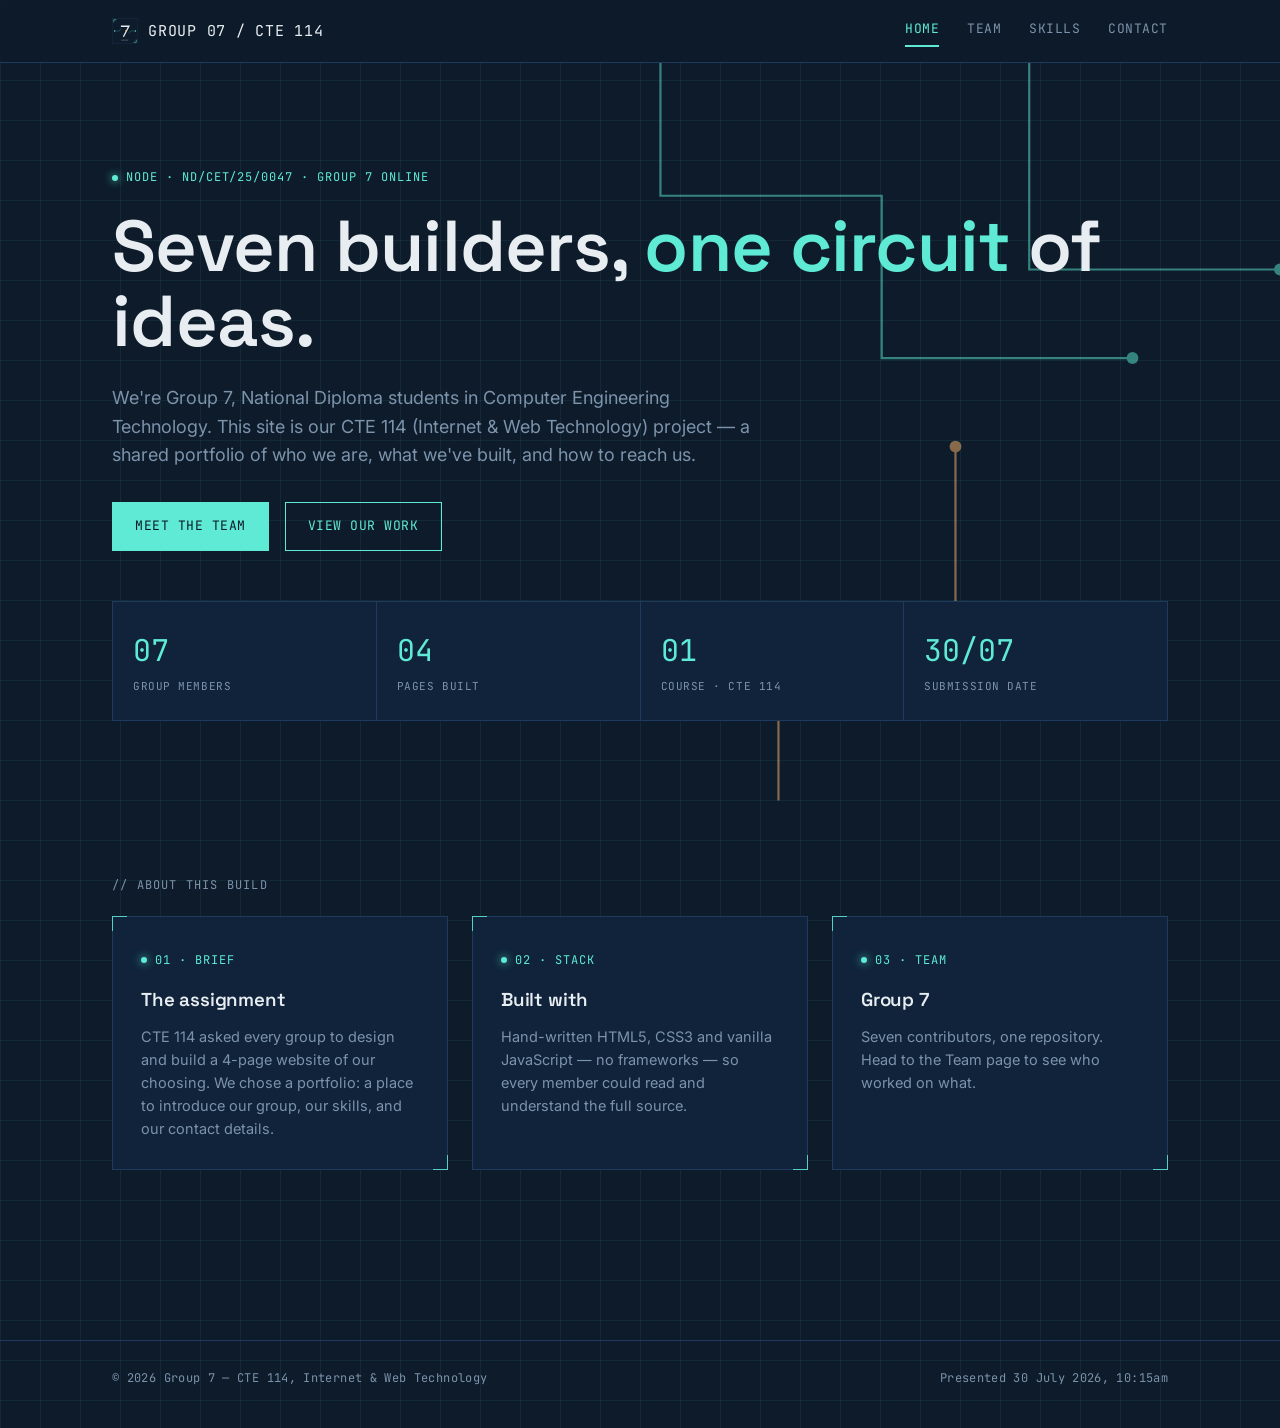
==== index.html @ 756c24bd "Add files via upload" ====
<!DOCTYPE html>
<html lang="en">
<head>
<meta charset="UTF-8">
<meta name="viewport" content="width=device-width, initial-scale=1.0">
<title>Group 7 — CTE 114 Portfolio</title>
<link rel="preconnect" href="https://fonts.googleapis.com">
<link href="https://fonts.googleapis.com/css2?family=Space+Grotesk:wght@500;600;700&family=Inter:wght@400;500;600&family=JetBrains+Mono:wght@400;500&display=swap" rel="stylesheet">
<link rel="stylesheet" href="styles.css">
<link rel="icon" type="image/svg+xml" href="logo.svg">
</head>
<body>

<header>
  <nav class="nav">
    <a class="brand" href="index.html"><img src="logo.svg" alt="Group 7 logo" class="brand-logo">GROUP&nbsp;07 / CTE&nbsp;114</a>
    <button class="navtoggle" aria-label="Toggle menu">≡</button>
    <div class="navlinks">
      <a href="index.html" class="active">Home</a>
      <a href="about.html">Team</a>
      <a href="projects.html">Skills</a>
      <a href="contact.html">Contact</a>
    </div>
  </nav>
</header>

<section class="hero">
  <div class="trace" aria-hidden="true">
    <svg width="100%" height="100%" viewBox="0 0 1120 500" preserveAspectRatio="xMaxYMid slice" style="position:absolute; top:0; right:0;">
      <path d="M 700 0 L 700 90 L 850 90 L 850 200 L 1020 200" fill="none" stroke="#5eead4" stroke-width="1.5"/>
      <path d="M 950 0 L 950 140 L 1120 140" fill="none" stroke="#5eead4" stroke-width="1.5"/>
      <path d="M 780 500 L 780 380 L 900 380 L 900 260" fill="none" stroke="#ffb86b" stroke-width="1.5"/>
      <circle cx="1020" cy="200" r="4" fill="#5eead4"/>
      <circle cx="1120" cy="140" r="4" fill="#5eead4"/>
      <circle cx="900" cy="260" r="4" fill="#ffb86b"/>
    </svg>
  </div>
  <div class="wrap">
    <span class="tag">Node · ND/CET/25/0047 · Group 7 Online</span>
    <h1>Seven builders, <span>one circuit</span> of ideas.</h1>
    <p class="lede">We're Group 7, National Diploma students in Computer Engineering Technology. This site is our CTE 114 (Internet &amp; Web Technology) project — a shared portfolio of who we are, what we've built, and how to reach us.</p>
    <div style="margin-top:32px; display:flex; gap:16px; flex-wrap:wrap;">
      <a href="about.html" class="btn solid">Meet the team</a>
      <a href="projects.html" class="btn">View our work</a>
    </div>

    <div class="stats">
      <div class="stat"><div class="num">07</div><div class="label">Group members</div></div>
      <div class="stat"><div class="num">04</div><div class="label">Pages built</div></div>
      <div class="stat"><div class="num">01</div><div class="label">Course · CTE 114</div></div>
      <div class="stat"><div class="num">30/07</div><div class="label">Submission date</div></div>
    </div>
  </div>
</section>

<section>
  <div class="wrap">
    <span class="eyebrow">// About this build</span>
    <div class="grid cols-3" style="margin-top:20px;">
      <div class="panel">
        <span class="tag">01 · Brief</span>
        <h3 style="margin-top:14px;">The assignment</h3>
        <p style="color:var(--ink-dim); margin-top:10px; font-size:14.5px;">CTE 114 asked every group to design and build a 4-page website of our choosing. We chose a portfolio: a place to introduce our group, our skills, and our contact details.</p>
      </div>
      <div class="panel">
        <span class="tag">02 · Stack</span>
        <h3 style="margin-top:14px;">Built with</h3>
        <p style="color:var(--ink-dim); margin-top:10px; font-size:14.5px;">Hand-written HTML5, CSS3 and vanilla JavaScript — no frameworks — so every member could read and understand the full source.</p>
      </div>
      <div class="panel">
        <span class="tag">03 · Team</span>
        <h3 style="margin-top:14px;">Group 7</h3>
        <p style="color:var(--ink-dim); margin-top:10px; font-size:14.5px;">Seven contributors, one repository. Head to the Team page to see who worked on what.</p>
      </div>
    </div>
  </div>
</section>

<footer>
  <div class="wrap">
    <span>© 2026 Group 7 — CTE 114, Internet &amp; Web Technology</span>
    <span>Presented 30 July 2026, 10:15am</span>
  </div>
</footer>

<script src="script.js"></script>
</body>
</html>
---- styles.css ----
/* ============================================================
   GROUP 7 — CTE 114 PORTFOLIO
   Design system: "Schematic" — an engineering blueprint aesthetic
   ============================================================ */

:root {
  --bg: #0d1b2a;
  --bg-panel: #10233a;
  --grid-line: rgba(94, 234, 212, 0.07);
  --ink: #e8edf2;
  --ink-dim: #7c93ac;
  --cyan: #5eead4;
  --amber: #ffb86b;
  --border: #1e3a5f;

  --font-display: 'Space Grotesk', sans-serif;
  --font-body: 'Inter', sans-serif;
  --font-mono: 'JetBrains Mono', monospace;
}

* { margin: 0; padding: 0; box-sizing: border-box; }

html { scroll-behavior: smooth; }

body {
  background:
    linear-gradient(var(--grid-line) 1px, transparent 1px) 0 0 / 40px 40px,
    linear-gradient(90deg, var(--grid-line) 1px, transparent 1px) 0 0 / 40px 40px,
    var(--bg);
  color: var(--ink);
  font-family: var(--font-body);
  line-height: 1.6;
  min-height: 100vh;
}

@media (prefers-reduced-motion: reduce) {
  * { animation: none !important; transition: none !important; }
  html { scroll-behavior: auto; }
}

a { color: inherit; text-decoration: none; }

.wrap {
  max-width: 1120px;
  margin: 0 auto;
  padding: 0 32px;
}

/* ---------- Corner-bracket panel, the signature element ---------- */
.panel {
  position: relative;
  border: 1px solid var(--border);
  background: var(--bg-panel);
  padding: 28px;
}
.panel::before,
.panel::after,
.panel > .bracket-tl,
.panel > .bracket-br {
  content: '';
  position: absolute;
  width: 14px;
  height: 14px;
  border: 1.5px solid var(--cyan);
  opacity: 0.85;
}
.panel::before { top: -1px; left: -1px; border-right: none; border-bottom: none; }
.panel::after { bottom: -1px; right: -1px; border-left: none; border-top: none; }

/* ---------- Reference-designator label (schematic tag) ---------- */
.tag {
  display: inline-flex;
  align-items: center;
  gap: 8px;
  font-family: var(--font-mono);
  font-size: 12px;
  letter-spacing: 0.08em;
  color: var(--cyan);
  text-transform: uppercase;
}
.tag::before {
  content: '';
  width: 6px;
  height: 6px;
  background: var(--cyan);
  border-radius: 50%;
  box-shadow: 0 0 8px var(--cyan);
}

/* ---------- Header / nav ---------- */
header {
  position: sticky;
  top: 0;
  z-index: 50;
  background: rgba(13, 27, 42, 0.88);
  backdrop-filter: blur(8px);
  border-bottom: 1px solid var(--border);
}
.nav {
  display: flex;
  align-items: center;
  justify-content: space-between;
  padding: 18px 32px;
  max-width: 1120px;
  margin: 0 auto;
}
.brand {
  font-family: var(--font-mono);
  font-size: 15px;
  letter-spacing: 0.05em;
  color: var(--ink);
  display: flex;
  align-items: center;
  gap: 10px;
}
.brand .dot { color: var(--amber); }
.brand-logo { width: 26px; height: 26px; display: block; }
.navlinks {
  display: flex;
  gap: 28px;
  font-family: var(--font-mono);
  font-size: 13px;
  letter-spacing: 0.04em;
  text-transform: uppercase;
}
.navlinks a {
  color: var(--ink-dim);
  position: relative;
  padding-bottom: 4px;
  transition: color 0.2s ease;
}
.navlinks a:hover,
.navlinks a.active {
  color: var(--cyan);
}
.navlinks a.active::after {
  content: '';
  position: absolute;
  left: 0; right: 0; bottom: -4px;
  height: 2px;
  background: var(--cyan);
}
.navlinks a:focus-visible,
a:focus-visible,
button:focus-visible {
  outline: 2px solid var(--cyan);
  outline-offset: 3px;
}
.navtoggle { display: none; }

@media (max-width: 720px) {
  .navlinks {
    position: absolute;
    top: 100%; left: 0; right: 0;
    background: var(--bg-panel);
    border-bottom: 1px solid var(--border);
    flex-direction: column;
    gap: 0;
    max-height: 0;
    overflow: hidden;
    transition: max-height 0.25s ease;
  }
  .navlinks.open { max-height: 300px; }
  .navlinks a { padding: 14px 32px; border-top: 1px solid var(--border); }
  .navtoggle {
    display: block;
    background: none;
    border: 1px solid var(--border);
    color: var(--cyan);
    font-family: var(--font-mono);
    font-size: 18px;
    width: 36px; height: 36px;
    cursor: pointer;
  }
}

/* ---------- Footer ---------- */
footer {
  border-top: 1px solid var(--border);
  margin-top: 100px;
  padding: 28px 0 40px;
}
footer .wrap {
  display: flex;
  flex-wrap: wrap;
  justify-content: space-between;
  gap: 12px;
  font-family: var(--font-mono);
  font-size: 12px;
  color: var(--ink-dim);
  letter-spacing: 0.03em;
}

/* ---------- Typography helpers ---------- */
h1, h2, h3 {
  font-family: var(--font-display);
  font-weight: 600;
  letter-spacing: -0.01em;
  color: var(--ink);
}
.eyebrow {
  font-family: var(--font-mono);
  font-size: 12px;
  color: var(--ink-dim);
  letter-spacing: 0.1em;
  text-transform: uppercase;
}
.lede {
  font-size: 18px;
  color: var(--ink-dim);
  max-width: 60ch;
}

/* ---------- Buttons ---------- */
.btn {
  display: inline-flex;
  align-items: center;
  gap: 10px;
  font-family: var(--font-mono);
  font-size: 13px;
  letter-spacing: 0.04em;
  text-transform: uppercase;
  padding: 13px 22px;
  border: 1px solid var(--cyan);
  color: var(--cyan);
  background: transparent;
  cursor: pointer;
  transition: background 0.2s ease, color 0.2s ease;
}
.btn:hover { background: var(--cyan); color: var(--bg); }
.btn.solid { background: var(--cyan); color: var(--bg); }
.btn.solid:hover { background: var(--amber); border-color: var(--amber); color: var(--bg); }

/* ---------- Hero ---------- */
.hero {
  padding: 100px 0 80px;
  position: relative;
  overflow: hidden;
}
.hero .wrap { position: relative; z-index: 2; }
.hero h1 {
  font-size: clamp(40px, 6vw, 72px);
  line-height: 1.05;
  margin: 20px 0 24px;
}
.hero h1 span { color: var(--cyan); }
.trace {
  position: absolute;
  inset: 0;
  z-index: 1;
  opacity: 0.5;
  pointer-events: none;
}

/* ---------- Grids ---------- */
.grid {
  display: grid;
  gap: 24px;
  margin-top: 40px;
}
.grid.cols-3 { grid-template-columns: repeat(3, 1fr); }
.grid.cols-2 { grid-template-columns: repeat(2, 1fr); }
@media (max-width: 900px) {
  .grid.cols-3 { grid-template-columns: repeat(2, 1fr); }
}
@media (max-width: 620px) {
  .grid.cols-3, .grid.cols-2 { grid-template-columns: 1fr; }
}

/* ---------- Section ---------- */
section { padding: 70px 0; }
section.tight { padding: 40px 0; }

/* ---------- Member card ---------- */
.member {
  display: flex;
  flex-direction: column;
  gap: 14px;
}
.member .avatar {
  width: 100%;
  aspect-ratio: 1;
  border: 1px solid var(--border);
  background:
    repeating-linear-gradient(45deg, transparent, transparent 8px, rgba(94,234,212,0.06) 8px, rgba(94,234,212,0.06) 9px),
    var(--bg);
  display: flex;
  align-items: center;
  justify-content: center;
  font-family: var(--font-mono);
  font-size: 13px;
  color: var(--ink-dim);
}
.member h3 { font-size: 18px; }
.member .role { font-family: var(--font-mono); font-size: 12px; color: var(--amber); text-transform: uppercase; letter-spacing: 0.05em;}
.member .id { font-family: var(--font-mono); font-size: 12px; color: var(--ink-dim); }

/* ---------- Skill / project card ---------- */
.card h3 { font-size: 19px; margin-bottom: 10px; }
.card p { color: var(--ink-dim); font-size: 14.5px; }
.card .meta {
  margin-top: 18px;
  padding-top: 14px;
  border-top: 1px solid var(--border);
  font-family: var(--font-mono);
  font-size: 11.5px;
  color: var(--ink-dim);
  display: flex;
  justify-content: space-between;
}

/* ---------- Stat row ---------- */
.stats {
  display: grid;
  grid-template-columns: repeat(4, 1fr);
  gap: 1px;
  background: var(--border);
  border: 1px solid var(--border);
  margin-top: 50px;
}
.stat {
  background: var(--bg-panel);
  padding: 24px 20px;
}
.stat .num {
  font-family: var(--font-mono);
  font-size: 30px;
  color: var(--cyan);
}
.stat .label {
  font-family: var(--font-mono);
  font-size: 11px;
  color: var(--ink-dim);
  text-transform: uppercase;
  letter-spacing: 0.05em;
  margin-top: 4px;
}
@media (max-width: 620px) {
  .stats { grid-template-columns: repeat(2, 1fr); }
}

/* ---------- Contact form ---------- */
.form-row { display: grid; gap: 20px; margin-bottom: 20px; }
.form-row.two { grid-template-columns: 1fr 1fr; }
@media (max-width: 620px) { .form-row.two { grid-template-columns: 1fr; } }

label {
  display: block;
  font-family: var(--font-mono);
  font-size: 12px;
  color: var(--ink-dim);
  text-transform: uppercase;
  letter-spacing: 0.05em;
  margin-bottom: 8px;
}
input, textarea {
  width: 100%;
  background: var(--bg);
  border: 1px solid var(--border);
  color: var(--ink);
  font-family: var(--font-body);
  font-size: 14.5px;
  padding: 12px 14px;
}
input:focus, textarea:focus {
  outline: 2px solid var(--cyan);
  outline-offset: 1px;
}
textarea { resize: vertical; min-height: 130px; }

.form-status {
  margin-top: 16px;
  font-family: var(--font-mono);
  font-size: 13px;
  color: var(--cyan);
  display: none;
}
.form-status.visible { display: block; }

/* ---------- Contact info list ---------- */
.info-list { display: flex; flex-direction: column; gap: 22px; }
.info-list .item h3 { font-size: 15px; margin-bottom: 4px; }
.info-list .item p { color: var(--ink-dim); font-size: 14px; }

/* ---------- Divider label ---------- */
.divider {
  display: flex;
  align-items: center;
  gap: 16px;
  margin: 60px 0 0;
}
.divider .line { flex: 1; height: 1px; background: var(--border); }
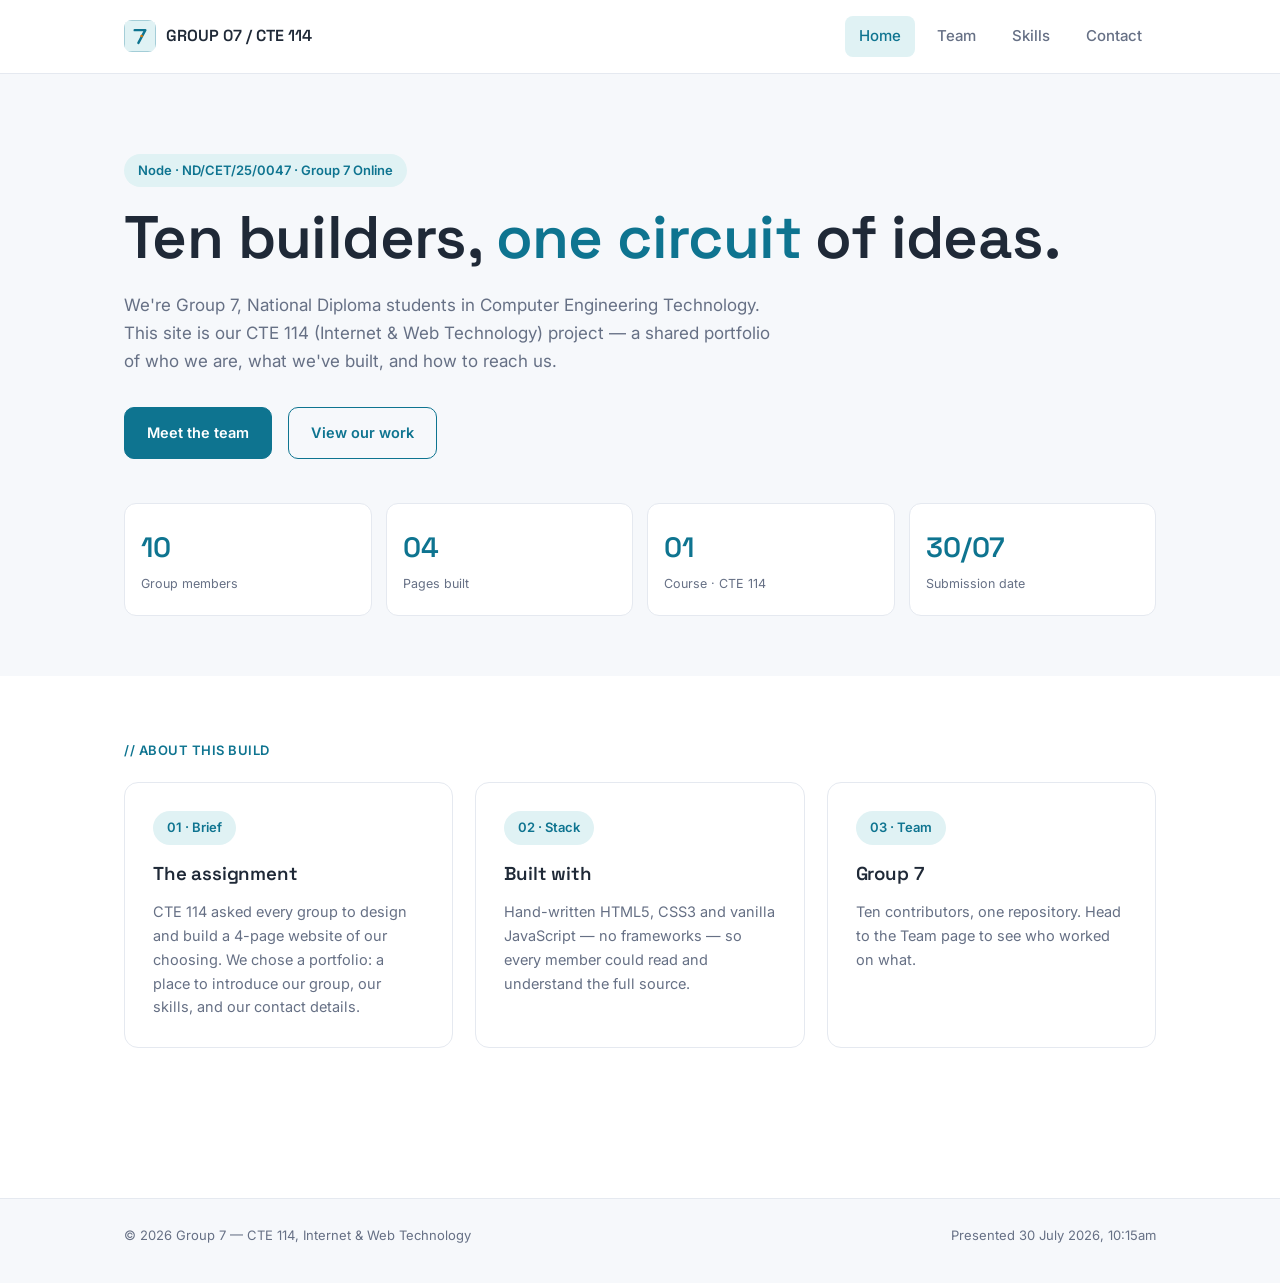
==== commit 328f3596: "Add files via upload" ====
--- a/index.html
+++ b/index.html
@@ -37,7 +37,7 @@
   </div>
   <div class="wrap">
     <span class="tag">Node · ND/CET/25/0047 · Group 7 Online</span>
-    <h1>Seven builders, <span>one circuit</span> of ideas.</h1>
+    <h1>Ten builders, <span>one circuit</span> of ideas.</h1>
     <p class="lede">We're Group 7, National Diploma students in Computer Engineering Technology. This site is our CTE 114 (Internet &amp; Web Technology) project — a shared portfolio of who we are, what we've built, and how to reach us.</p>
     <div style="margin-top:32px; display:flex; gap:16px; flex-wrap:wrap;">
       <a href="about.html" class="btn solid">Meet the team</a>
@@ -45,7 +45,7 @@
     </div>
 
     <div class="stats">
-      <div class="stat"><div class="num">07</div><div class="label">Group members</div></div>
+      <div class="stat"><div class="num">10</div><div class="label">Group members</div></div>
       <div class="stat"><div class="num">04</div><div class="label">Pages built</div></div>
       <div class="stat"><div class="num">01</div><div class="label">Course · CTE 114</div></div>
       <div class="stat"><div class="num">30/07</div><div class="label">Submission date</div></div>
@@ -70,7 +70,7 @@
       <div class="panel">
         <span class="tag">03 · Team</span>
         <h3 style="margin-top:14px;">Group 7</h3>
-        <p style="color:var(--ink-dim); margin-top:10px; font-size:14.5px;">Seven contributors, one repository. Head to the Team page to see who worked on what.</p>
+        <p style="color:var(--ink-dim); margin-top:10px; font-size:14.5px;">Ten contributors, one repository. Head to the Team page to see who worked on what.</p>
       </div>
     </div>
   </div>
--- a/styles.css
+++ b/styles.css
@@ -1,17 +1,17 @@
 /* ============================================================
    GROUP 7 — CTE 114 PORTFOLIO
-   Design system: "Schematic" — an engineering blueprint aesthetic
+   Design system: clean, light, student-friendly
    ============================================================ */
 
 :root {
-  --bg: #0d1b2a;
-  --bg-panel: #10233a;
-  --grid-line: rgba(94, 234, 212, 0.07);
-  --ink: #e8edf2;
-  --ink-dim: #7c93ac;
-  --cyan: #5eead4;
-  --amber: #ffb86b;
-  --border: #1e3a5f;
+  --bg: #ffffff;
+  --bg-alt: #f6f8fb;
+  --ink: #1f2937;
+  --ink-dim: #667085;
+  --accent: #0e7490;      /* teal-blue */
+  --accent-soft: #e0f2f4;
+  --amber: #d97706;
+  --border: #e5e9f0;
 
   --font-display: 'Space Grotesk', sans-serif;
   --font-body: 'Inter', sans-serif;
@@ -23,13 +23,10 @@
 html { scroll-behavior: smooth; }
 
 body {
-  background:
-    linear-gradient(var(--grid-line) 1px, transparent 1px) 0 0 / 40px 40px,
-    linear-gradient(90deg, var(--grid-line) 1px, transparent 1px) 0 0 / 40px 40px,
-    var(--bg);
+  background: var(--bg);
   color: var(--ink);
   font-family: var(--font-body);
-  line-height: 1.6;
+  line-height: 1.65;
   min-height: 100vh;
 }
 
@@ -41,50 +38,31 @@
 a { color: inherit; text-decoration: none; }
 
 .wrap {
-  max-width: 1120px;
+  max-width: 1080px;
   margin: 0 auto;
-  padding: 0 32px;
-}
-
-/* ---------- Corner-bracket panel, the signature element ---------- */
+  padding: 0 24px;
+}
+
+/* ---------- Simple card panel ---------- */
 .panel {
-  position: relative;
   border: 1px solid var(--border);
-  background: var(--bg-panel);
+  border-radius: 14px;
+  background: var(--bg);
   padding: 28px;
 }
-.panel::before,
-.panel::after,
-.panel > .bracket-tl,
-.panel > .bracket-br {
-  content: '';
-  position: absolute;
-  width: 14px;
-  height: 14px;
-  border: 1.5px solid var(--cyan);
-  opacity: 0.85;
-}
-.panel::before { top: -1px; left: -1px; border-right: none; border-bottom: none; }
-.panel::after { bottom: -1px; right: -1px; border-left: none; border-top: none; }
-
-/* ---------- Reference-designator label (schematic tag) ---------- */
+
+/* ---------- Tag / badge ---------- */
 .tag {
   display: inline-flex;
   align-items: center;
   gap: 8px;
-  font-family: var(--font-mono);
-  font-size: 12px;
-  letter-spacing: 0.08em;
-  color: var(--cyan);
-  text-transform: uppercase;
-}
-.tag::before {
-  content: '';
-  width: 6px;
-  height: 6px;
-  background: var(--cyan);
-  border-radius: 50%;
-  box-shadow: 0 0 8px var(--cyan);
+  font-family: var(--font-body);
+  font-weight: 600;
+  font-size: 13px;
+  color: var(--accent);
+  background: var(--accent-soft);
+  padding: 6px 14px;
+  border-radius: 999px;
 }
 
 /* ---------- Header / nav ---------- */
@@ -92,7 +70,7 @@
   position: sticky;
   top: 0;
   z-index: 50;
-  background: rgba(13, 27, 42, 0.88);
+  background: rgba(255, 255, 255, 0.92);
   backdrop-filter: blur(8px);
   border-bottom: 1px solid var(--border);
 }
@@ -100,50 +78,47 @@
   display: flex;
   align-items: center;
   justify-content: space-between;
-  padding: 18px 32px;
-  max-width: 1120px;
+  padding: 16px 24px;
+  max-width: 1080px;
   margin: 0 auto;
 }
 .brand {
-  font-family: var(--font-mono);
+  font-family: var(--font-display);
+  font-weight: 600;
+  font-size: 16px;
+  color: var(--ink);
+  display: flex;
+  align-items: center;
+  gap: 10px;
+}
+.brand .dot { color: var(--amber); }
+.brand-logo { width: 32px; height: 32px; display: block; border-radius: 8px; }
+.navlinks {
+  display: flex;
+  gap: 8px;
+  font-family: var(--font-body);
+  font-weight: 500;
   font-size: 15px;
-  letter-spacing: 0.05em;
-  color: var(--ink);
-  display: flex;
-  align-items: center;
-  gap: 10px;
-}
-.brand .dot { color: var(--amber); }
-.brand-logo { width: 26px; height: 26px; display: block; }
-.navlinks {
-  display: flex;
-  gap: 28px;
-  font-family: var(--font-mono);
-  font-size: 13px;
-  letter-spacing: 0.04em;
-  text-transform: uppercase;
 }
 .navlinks a {
   color: var(--ink-dim);
   position: relative;
-  padding-bottom: 4px;
-  transition: color 0.2s ease;
-}
-.navlinks a:hover,
+  padding: 8px 14px;
+  border-radius: 8px;
+  transition: color 0.2s ease, background 0.2s ease;
+}
+.navlinks a:hover {
+  color: var(--accent);
+  background: var(--accent-soft);
+}
 .navlinks a.active {
-  color: var(--cyan);
-}
-.navlinks a.active::after {
-  content: '';
-  position: absolute;
-  left: 0; right: 0; bottom: -4px;
-  height: 2px;
-  background: var(--cyan);
+  color: var(--accent);
+  background: var(--accent-soft);
 }
 .navlinks a:focus-visible,
 a:focus-visible,
 button:focus-visible {
-  outline: 2px solid var(--cyan);
+  outline: 2px solid var(--accent);
   outline-offset: 3px;
 }
 .navtoggle { display: none; }
@@ -152,7 +127,7 @@
   .navlinks {
     position: absolute;
     top: 100%; left: 0; right: 0;
-    background: var(--bg-panel);
+    background: var(--bg);
     border-bottom: 1px solid var(--border);
     flex-direction: column;
     gap: 0;
@@ -161,13 +136,13 @@
     transition: max-height 0.25s ease;
   }
   .navlinks.open { max-height: 300px; }
-  .navlinks a { padding: 14px 32px; border-top: 1px solid var(--border); }
+  .navlinks a { padding: 14px 24px; border-radius: 0; border-top: 1px solid var(--border); }
   .navtoggle {
     display: block;
     background: none;
     border: 1px solid var(--border);
-    color: var(--cyan);
-    font-family: var(--font-mono);
+    border-radius: 8px;
+    color: var(--accent);
     font-size: 18px;
     width: 36px; height: 36px;
     cursor: pointer;
@@ -177,18 +152,17 @@
 /* ---------- Footer ---------- */
 footer {
   border-top: 1px solid var(--border);
-  margin-top: 100px;
-  padding: 28px 0 40px;
+  margin-top: 90px;
+  padding: 26px 0 36px;
+  background: var(--bg-alt);
 }
 footer .wrap {
   display: flex;
   flex-wrap: wrap;
   justify-content: space-between;
   gap: 12px;
-  font-family: var(--font-mono);
-  font-size: 12px;
-  color: var(--ink-dim);
-  letter-spacing: 0.03em;
+  font-size: 13px;
+  color: var(--ink-dim);
 }
 
 /* ---------- Typography helpers ---------- */
@@ -199,14 +173,15 @@
   color: var(--ink);
 }
 .eyebrow {
-  font-family: var(--font-mono);
-  font-size: 12px;
-  color: var(--ink-dim);
-  letter-spacing: 0.1em;
+  font-family: var(--font-body);
+  font-weight: 600;
+  font-size: 13px;
+  color: var(--accent);
   text-transform: uppercase;
+  letter-spacing: 0.04em;
 }
 .lede {
-  font-size: 18px;
+  font-size: 17px;
   color: var(--ink-dim);
   max-width: 60ch;
 }
@@ -216,47 +191,41 @@
   display: inline-flex;
   align-items: center;
   gap: 10px;
-  font-family: var(--font-mono);
-  font-size: 13px;
-  letter-spacing: 0.04em;
-  text-transform: uppercase;
+  font-family: var(--font-body);
+  font-weight: 600;
+  font-size: 14.5px;
   padding: 13px 22px;
-  border: 1px solid var(--cyan);
-  color: var(--cyan);
+  border: 1.5px solid var(--accent);
+  border-radius: 10px;
+  color: var(--accent);
   background: transparent;
   cursor: pointer;
   transition: background 0.2s ease, color 0.2s ease;
 }
-.btn:hover { background: var(--cyan); color: var(--bg); }
-.btn.solid { background: var(--cyan); color: var(--bg); }
-.btn.solid:hover { background: var(--amber); border-color: var(--amber); color: var(--bg); }
+.btn:hover { background: var(--accent-soft); }
+.btn.solid { background: var(--accent); color: #fff; }
+.btn.solid:hover { background: #0b5a70; border-color: #0b5a70; }
 
 /* ---------- Hero ---------- */
 .hero {
-  padding: 100px 0 80px;
-  position: relative;
-  overflow: hidden;
-}
-.hero .wrap { position: relative; z-index: 2; }
+  padding: 80px 0 60px;
+  background: var(--bg-alt);
+}
 .hero h1 {
-  font-size: clamp(40px, 6vw, 72px);
-  line-height: 1.05;
-  margin: 20px 0 24px;
-}
-.hero h1 span { color: var(--cyan); }
-.trace {
-  position: absolute;
-  inset: 0;
-  z-index: 1;
-  opacity: 0.5;
-  pointer-events: none;
-}
+  font-size: clamp(36px, 5.5vw, 60px);
+  line-height: 1.1;
+  margin: 18px 0 20px;
+}
+.hero h1 span { color: var(--accent); }
+
+/* hide the old decorative circuit-trace overlay */
+.trace { display: none; }
 
 /* ---------- Grids ---------- */
 .grid {
   display: grid;
-  gap: 24px;
-  margin-top: 40px;
+  gap: 22px;
+  margin-top: 36px;
 }
 .grid.cols-3 { grid-template-columns: repeat(3, 1fr); }
 .grid.cols-2 { grid-template-columns: repeat(2, 1fr); }
@@ -268,42 +237,43 @@
 }
 
 /* ---------- Section ---------- */
-section { padding: 70px 0; }
-section.tight { padding: 40px 0; }
+section { padding: 60px 0; }
+section.tight { padding: 36px 0; }
 
 /* ---------- Member card ---------- */
 .member {
   display: flex;
   flex-direction: column;
-  gap: 14px;
+  gap: 12px;
+  border: 1px solid var(--border);
+  border-radius: 14px;
+  padding: 20px;
 }
 .member .avatar {
-  width: 100%;
-  aspect-ratio: 1;
-  border: 1px solid var(--border);
-  background:
-    repeating-linear-gradient(45deg, transparent, transparent 8px, rgba(94,234,212,0.06) 8px, rgba(94,234,212,0.06) 9px),
-    var(--bg);
+  width: 64px;
+  height: 64px;
+  border-radius: 50%;
+  background: var(--accent-soft);
+  color: var(--accent);
   display: flex;
   align-items: center;
   justify-content: center;
-  font-family: var(--font-mono);
-  font-size: 13px;
-  color: var(--ink-dim);
-}
-.member h3 { font-size: 18px; }
-.member .role { font-family: var(--font-mono); font-size: 12px; color: var(--amber); text-transform: uppercase; letter-spacing: 0.05em;}
-.member .id { font-family: var(--font-mono); font-size: 12px; color: var(--ink-dim); }
+  font-family: var(--font-display);
+  font-weight: 600;
+  font-size: 15px;
+}
+.member h3 { font-size: 17px; }
+.member .role { font-size: 13px; color: var(--amber); font-weight: 600; }
+.member .id { font-size: 12.5px; color: var(--ink-dim); }
 
 /* ---------- Skill / project card ---------- */
-.card h3 { font-size: 19px; margin-bottom: 10px; }
+.card h3 { font-size: 18px; margin-bottom: 8px; }
 .card p { color: var(--ink-dim); font-size: 14.5px; }
 .card .meta {
-  margin-top: 18px;
-  padding-top: 14px;
+  margin-top: 16px;
+  padding-top: 12px;
   border-top: 1px solid var(--border);
-  font-family: var(--font-mono);
-  font-size: 11.5px;
+  font-size: 12.5px;
   color: var(--ink-dim);
   display: flex;
   justify-content: space-between;
@@ -313,26 +283,24 @@
 .stats {
   display: grid;
   grid-template-columns: repeat(4, 1fr);
-  gap: 1px;
-  background: var(--border);
+  gap: 14px;
+  margin-top: 44px;
+}
+.stat {
+  background: var(--bg);
   border: 1px solid var(--border);
-  margin-top: 50px;
-}
-.stat {
-  background: var(--bg-panel);
-  padding: 24px 20px;
+  border-radius: 12px;
+  padding: 20px 16px;
 }
 .stat .num {
-  font-family: var(--font-mono);
-  font-size: 30px;
-  color: var(--cyan);
+  font-family: var(--font-display);
+  font-weight: 600;
+  font-size: 28px;
+  color: var(--accent);
 }
 .stat .label {
-  font-family: var(--font-mono);
-  font-size: 11px;
-  color: var(--ink-dim);
-  text-transform: uppercase;
-  letter-spacing: 0.05em;
+  font-size: 12.5px;
+  color: var(--ink-dim);
   margin-top: 4px;
 }
 @media (max-width: 620px) {
@@ -340,45 +308,44 @@
 }
 
 /* ---------- Contact form ---------- */
-.form-row { display: grid; gap: 20px; margin-bottom: 20px; }
+.form-row { display: grid; gap: 18px; margin-bottom: 18px; }
 .form-row.two { grid-template-columns: 1fr 1fr; }
 @media (max-width: 620px) { .form-row.two { grid-template-columns: 1fr; } }
 
 label {
   display: block;
-  font-family: var(--font-mono);
-  font-size: 12px;
-  color: var(--ink-dim);
-  text-transform: uppercase;
-  letter-spacing: 0.05em;
-  margin-bottom: 8px;
+  font-size: 13px;
+  font-weight: 600;
+  color: var(--ink-dim);
+  margin-bottom: 7px;
 }
 input, textarea {
   width: 100%;
   background: var(--bg);
   border: 1px solid var(--border);
+  border-radius: 10px;
   color: var(--ink);
   font-family: var(--font-body);
   font-size: 14.5px;
   padding: 12px 14px;
 }
 input:focus, textarea:focus {
-  outline: 2px solid var(--cyan);
+  outline: 2px solid var(--accent);
   outline-offset: 1px;
 }
 textarea { resize: vertical; min-height: 130px; }
 
 .form-status {
-  margin-top: 16px;
-  font-family: var(--font-mono);
-  font-size: 13px;
-  color: var(--cyan);
+  margin-top: 14px;
+  font-size: 13.5px;
+  font-weight: 600;
+  color: var(--accent);
   display: none;
 }
 .form-status.visible { display: block; }
 
 /* ---------- Contact info list ---------- */
-.info-list { display: flex; flex-direction: column; gap: 22px; }
+.info-list { display: flex; flex-direction: column; gap: 20px; }
 .info-list .item h3 { font-size: 15px; margin-bottom: 4px; }
 .info-list .item p { color: var(--ink-dim); font-size: 14px; }
 
@@ -387,6 +354,6 @@
   display: flex;
   align-items: center;
   gap: 16px;
-  margin: 60px 0 0;
+  margin: 50px 0 0;
 }
 .divider .line { flex: 1; height: 1px; background: var(--border); }
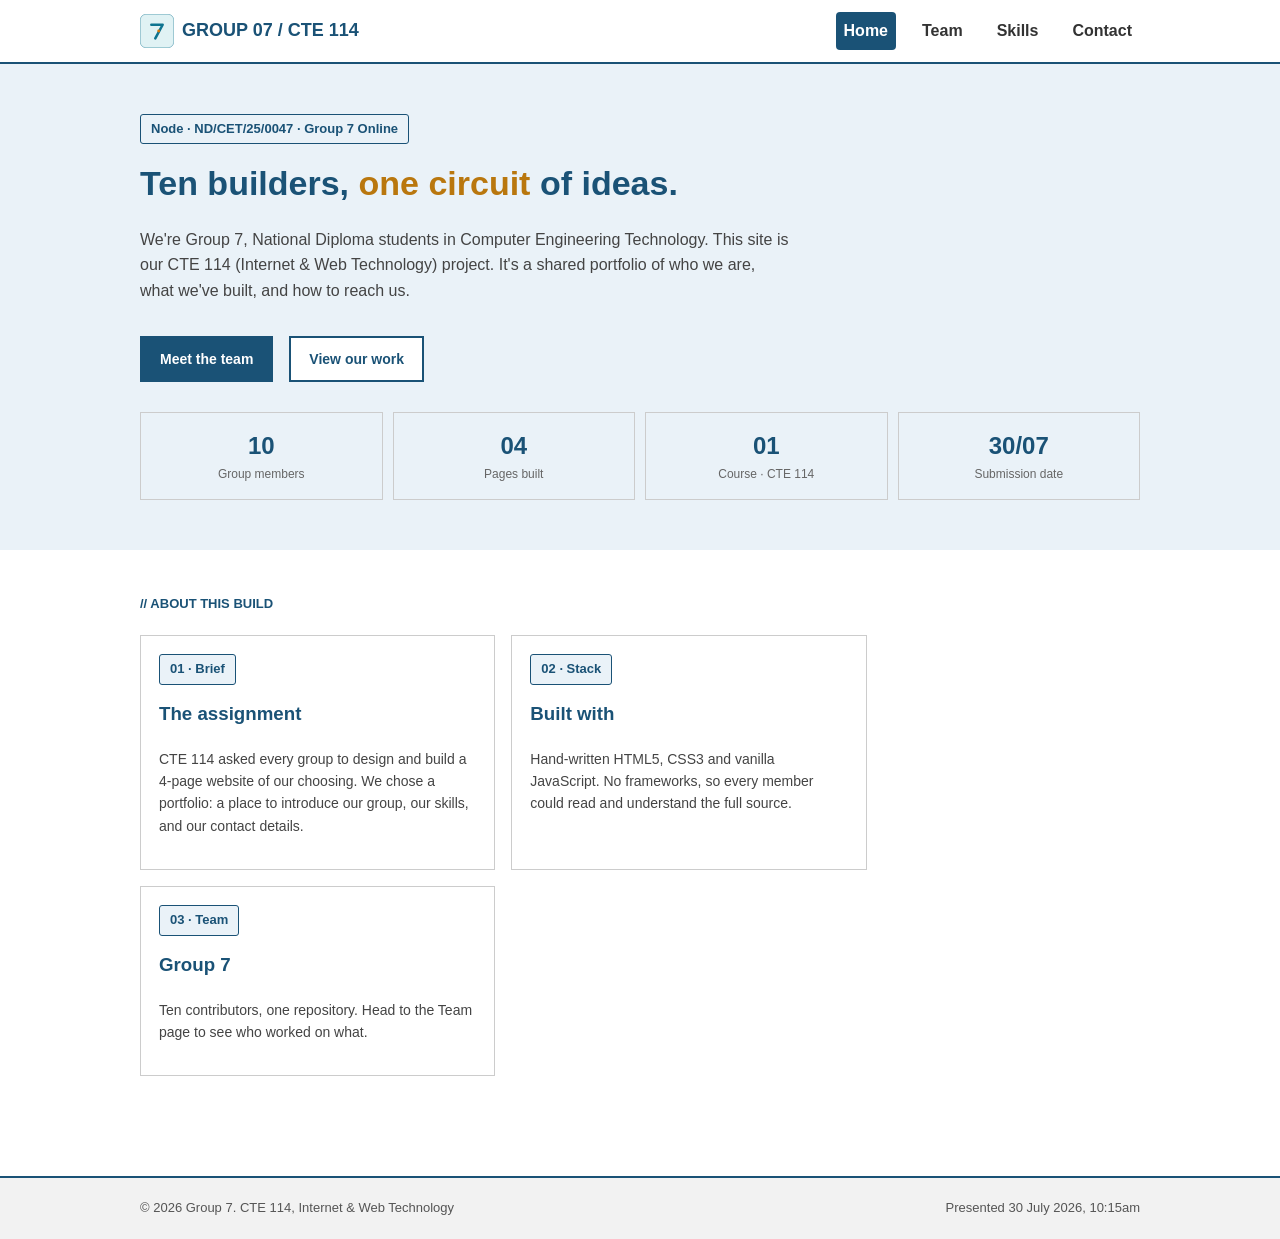
==== commit e9584290: "Add files via upload" ====
--- a/index.html
+++ b/index.html
@@ -3,9 +3,7 @@
 <head>
 <meta charset="UTF-8">
 <meta name="viewport" content="width=device-width, initial-scale=1.0">
-<title>Group 7 — CTE 114 Portfolio</title>
-<link rel="preconnect" href="https://fonts.googleapis.com">
-<link href="https://fonts.googleapis.com/css2?family=Space+Grotesk:wght@500;600;700&family=Inter:wght@400;500;600&family=JetBrains+Mono:wght@400;500&display=swap" rel="stylesheet">
+<title>Group 7 - CTE 114 Portfolio</title>
 <link rel="stylesheet" href="styles.css">
 <link rel="icon" type="image/svg+xml" href="logo.svg">
 </head>
@@ -38,7 +36,7 @@
   <div class="wrap">
     <span class="tag">Node · ND/CET/25/0047 · Group 7 Online</span>
     <h1>Ten builders, <span>one circuit</span> of ideas.</h1>
-    <p class="lede">We're Group 7, National Diploma students in Computer Engineering Technology. This site is our CTE 114 (Internet &amp; Web Technology) project — a shared portfolio of who we are, what we've built, and how to reach us.</p>
+    <p class="lede">We're Group 7, National Diploma students in Computer Engineering Technology. This site is our CTE 114 (Internet &amp; Web Technology) project. It's a shared portfolio of who we are, what we've built, and how to reach us.</p>
     <div style="margin-top:32px; display:flex; gap:16px; flex-wrap:wrap;">
       <a href="about.html" class="btn solid">Meet the team</a>
       <a href="projects.html" class="btn">View our work</a>
@@ -60,17 +58,17 @@
       <div class="panel">
         <span class="tag">01 · Brief</span>
         <h3 style="margin-top:14px;">The assignment</h3>
-        <p style="color:var(--ink-dim); margin-top:10px; font-size:14.5px;">CTE 114 asked every group to design and build a 4-page website of our choosing. We chose a portfolio: a place to introduce our group, our skills, and our contact details.</p>
+        <p style="color:#444444; margin-top:10px; font-size:14px;">CTE 114 asked every group to design and build a 4-page website of our choosing. We chose a portfolio: a place to introduce our group, our skills, and our contact details.</p>
       </div>
       <div class="panel">
         <span class="tag">02 · Stack</span>
         <h3 style="margin-top:14px;">Built with</h3>
-        <p style="color:var(--ink-dim); margin-top:10px; font-size:14.5px;">Hand-written HTML5, CSS3 and vanilla JavaScript — no frameworks — so every member could read and understand the full source.</p>
+        <p style="color:#444444; margin-top:10px; font-size:14px;">Hand-written HTML5, CSS3 and vanilla JavaScript. No frameworks, so every member could read and understand the full source.</p>
       </div>
       <div class="panel">
         <span class="tag">03 · Team</span>
         <h3 style="margin-top:14px;">Group 7</h3>
-        <p style="color:var(--ink-dim); margin-top:10px; font-size:14.5px;">Ten contributors, one repository. Head to the Team page to see who worked on what.</p>
+        <p style="color:#444444; margin-top:10px; font-size:14px;">Ten contributors, one repository. Head to the Team page to see who worked on what.</p>
       </div>
     </div>
   </div>
@@ -78,7 +76,7 @@
 
 <footer>
   <div class="wrap">
-    <span>© 2026 Group 7 — CTE 114, Internet &amp; Web Technology</span>
+    <span>&copy; 2026 Group 7. CTE 114, Internet &amp; Web Technology</span>
     <span>Presented 30 July 2026, 10:15am</span>
   </div>
 </footer>
--- a/styles.css
+++ b/styles.css
@@ -1,359 +1,375 @@
-/* ============================================================
-   GROUP 7 — CTE 114 PORTFOLIO
-   Design system: clean, light, student-friendly
-   ============================================================ */
-
-:root {
-  --bg: #ffffff;
-  --bg-alt: #f6f8fb;
-  --ink: #1f2937;
-  --ink-dim: #667085;
-  --accent: #0e7490;      /* teal-blue */
-  --accent-soft: #e0f2f4;
-  --amber: #d97706;
-  --border: #e5e9f0;
-
-  --font-display: 'Space Grotesk', sans-serif;
-  --font-body: 'Inter', sans-serif;
-  --font-mono: 'JetBrains Mono', monospace;
-}
-
-* { margin: 0; padding: 0; box-sizing: border-box; }
-
-html { scroll-behavior: smooth; }
+/* Group 7 - CTE 114 website styles */
 
 body {
-  background: var(--bg);
-  color: var(--ink);
-  font-family: var(--font-body);
-  line-height: 1.65;
-  min-height: 100vh;
-}
-
-@media (prefers-reduced-motion: reduce) {
-  * { animation: none !important; transition: none !important; }
-  html { scroll-behavior: auto; }
-}
-
-a { color: inherit; text-decoration: none; }
+  margin: 0;
+  font-family: Arial, Helvetica, sans-serif;
+  background-color: #ffffff;
+  color: #222222;
+  line-height: 1.6;
+}
+
+a {
+  color: #1a5276;
+  text-decoration: none;
+}
+
+a:hover {
+  text-decoration: underline;
+}
 
 .wrap {
-  max-width: 1080px;
+  max-width: 1000px;
   margin: 0 auto;
-  padding: 0 24px;
-}
-
-/* ---------- Simple card panel ---------- */
-.panel {
-  border: 1px solid var(--border);
-  border-radius: 14px;
-  background: var(--bg);
-  padding: 28px;
-}
-
-/* ---------- Tag / badge ---------- */
-.tag {
-  display: inline-flex;
+  padding: 0 20px;
+}
+
+/* header and nav */
+header {
+  background-color: #ffffff;
+  border-bottom: 2px solid #1a5276;
+}
+
+.nav {
+  display: flex;
+  align-items: center;
+  justify-content: space-between;
+  padding: 12px 20px;
+  max-width: 1000px;
+  margin: 0 auto;
+}
+
+.brand {
+  font-weight: bold;
+  font-size: 18px;
+  color: #1a5276;
+  display: flex;
   align-items: center;
   gap: 8px;
-  font-family: var(--font-body);
-  font-weight: 600;
-  font-size: 13px;
-  color: var(--accent);
-  background: var(--accent-soft);
-  padding: 6px 14px;
-  border-radius: 999px;
-}
-
-/* ---------- Header / nav ---------- */
-header {
-  position: sticky;
-  top: 0;
-  z-index: 50;
-  background: rgba(255, 255, 255, 0.92);
-  backdrop-filter: blur(8px);
-  border-bottom: 1px solid var(--border);
-}
-.nav {
-  display: flex;
-  align-items: center;
-  justify-content: space-between;
-  padding: 16px 24px;
-  max-width: 1080px;
-  margin: 0 auto;
-}
-.brand {
-  font-family: var(--font-display);
-  font-weight: 600;
-  font-size: 16px;
-  color: var(--ink);
-  display: flex;
-  align-items: center;
-  gap: 10px;
-}
-.brand .dot { color: var(--amber); }
-.brand-logo { width: 32px; height: 32px; display: block; border-radius: 8px; }
+}
+
+.brand-logo {
+  width: 34px;
+  height: 34px;
+}
+
 .navlinks {
   display: flex;
-  gap: 8px;
-  font-family: var(--font-body);
-  font-weight: 500;
-  font-size: 15px;
-}
+  gap: 18px;
+}
+
 .navlinks a {
-  color: var(--ink-dim);
-  position: relative;
-  padding: 8px 14px;
-  border-radius: 8px;
-  transition: color 0.2s ease, background 0.2s ease;
-}
-.navlinks a:hover {
-  color: var(--accent);
-  background: var(--accent-soft);
-}
+  color: #333333;
+  font-weight: bold;
+  padding: 6px 8px;
+}
+
 .navlinks a.active {
-  color: var(--accent);
-  background: var(--accent-soft);
-}
-.navlinks a:focus-visible,
-a:focus-visible,
-button:focus-visible {
-  outline: 2px solid var(--accent);
-  outline-offset: 3px;
-}
-.navtoggle { display: none; }
-
-@media (max-width: 720px) {
+  color: #ffffff;
+  background-color: #1a5276;
+  border-radius: 4px;
+}
+
+.navtoggle {
+  display: none;
+}
+
+@media (max-width: 700px) {
   .navlinks {
     position: absolute;
-    top: 100%; left: 0; right: 0;
-    background: var(--bg);
-    border-bottom: 1px solid var(--border);
+    top: 100%;
+    left: 0;
+    right: 0;
+    background: #ffffff;
+    border-top: 1px solid #cccccc;
     flex-direction: column;
     gap: 0;
-    max-height: 0;
-    overflow: hidden;
-    transition: max-height 0.25s ease;
-  }
-  .navlinks.open { max-height: 300px; }
-  .navlinks a { padding: 14px 24px; border-radius: 0; border-top: 1px solid var(--border); }
+    display: none;
+  }
+  .navlinks.open {
+    display: flex;
+  }
+  .navlinks a {
+    padding: 12px 20px;
+    border-bottom: 1px solid #eeeeee;
+  }
   .navtoggle {
     display: block;
+    font-size: 20px;
     background: none;
-    border: 1px solid var(--border);
-    border-radius: 8px;
-    color: var(--accent);
-    font-size: 18px;
-    width: 36px; height: 36px;
+    border: 1px solid #999999;
     cursor: pointer;
   }
 }
 
-/* ---------- Footer ---------- */
+/* footer */
 footer {
-  border-top: 1px solid var(--border);
-  margin-top: 90px;
-  padding: 26px 0 36px;
-  background: var(--bg-alt);
-}
+  background-color: #f2f2f2;
+  border-top: 2px solid #1a5276;
+  margin-top: 60px;
+  padding: 20px 0;
+  text-align: center;
+  font-size: 13px;
+  color: #555555;
+}
+
 footer .wrap {
   display: flex;
   flex-wrap: wrap;
   justify-content: space-between;
-  gap: 12px;
-  font-size: 13px;
-  color: var(--ink-dim);
-}
-
-/* ---------- Typography helpers ---------- */
+  gap: 8px;
+  text-align: left;
+}
+
+/* headings */
 h1, h2, h3 {
-  font-family: var(--font-display);
-  font-weight: 600;
-  letter-spacing: -0.01em;
-  color: var(--ink);
-}
+  color: #1a5276;
+  font-family: Arial, Helvetica, sans-serif;
+}
+
+.lede {
+  font-size: 16px;
+  color: #444444;
+  max-width: 650px;
+}
+
+.tag {
+  display: inline-block;
+  background-color: #eaf2f8;
+  color: #1a5276;
+  font-weight: bold;
+  font-size: 13px;
+  padding: 4px 10px;
+  border: 1px solid #1a5276;
+  border-radius: 3px;
+}
+
 .eyebrow {
-  font-family: var(--font-body);
-  font-weight: 600;
-  font-size: 13px;
-  color: var(--accent);
+  font-weight: bold;
+  font-size: 13px;
+  color: #1a5276;
   text-transform: uppercase;
-  letter-spacing: 0.04em;
-}
-.lede {
-  font-size: 17px;
-  color: var(--ink-dim);
-  max-width: 60ch;
-}
-
-/* ---------- Buttons ---------- */
+}
+
+/* buttons */
 .btn {
-  display: inline-flex;
-  align-items: center;
-  gap: 10px;
-  font-family: var(--font-body);
-  font-weight: 600;
-  font-size: 14.5px;
-  padding: 13px 22px;
-  border: 1.5px solid var(--accent);
-  border-radius: 10px;
-  color: var(--accent);
-  background: transparent;
+  display: inline-block;
+  padding: 10px 18px;
+  border: 2px solid #1a5276;
+  color: #1a5276;
+  background-color: #ffffff;
+  font-weight: bold;
   cursor: pointer;
-  transition: background 0.2s ease, color 0.2s ease;
-}
-.btn:hover { background: var(--accent-soft); }
-.btn.solid { background: var(--accent); color: #fff; }
-.btn.solid:hover { background: #0b5a70; border-color: #0b5a70; }
-
-/* ---------- Hero ---------- */
+  font-size: 14px;
+}
+
+.btn.solid {
+  background-color: #1a5276;
+  color: #ffffff;
+}
+
+/* hero */
 .hero {
-  padding: 80px 0 60px;
-  background: var(--bg-alt);
-}
+  background-color: #eaf2f8;
+  padding: 50px 0;
+}
+
 .hero h1 {
-  font-size: clamp(36px, 5.5vw, 60px);
-  line-height: 1.1;
-  margin: 18px 0 20px;
-}
-.hero h1 span { color: var(--accent); }
-
-/* hide the old decorative circuit-trace overlay */
-.trace { display: none; }
-
-/* ---------- Grids ---------- */
+  font-size: 34px;
+  margin: 12px 0 16px 0;
+}
+
+.hero h1 span {
+  color: #b9770e;
+}
+
+.trace {
+  display: none;
+}
+
+/* simple grid layout */
 .grid {
-  display: grid;
-  gap: 22px;
-  margin-top: 36px;
-}
-.grid.cols-3 { grid-template-columns: repeat(3, 1fr); }
-.grid.cols-2 { grid-template-columns: repeat(2, 1fr); }
-@media (max-width: 900px) {
-  .grid.cols-3 { grid-template-columns: repeat(2, 1fr); }
-}
-@media (max-width: 620px) {
-  .grid.cols-3, .grid.cols-2 { grid-template-columns: 1fr; }
-}
-
-/* ---------- Section ---------- */
-section { padding: 60px 0; }
-section.tight { padding: 36px 0; }
-
-/* ---------- Member card ---------- */
+  display: flex;
+  flex-wrap: wrap;
+  gap: 16px;
+  margin-top: 24px;
+}
+
+.grid.cols-3 .panel,
+.grid.cols-3 .member {
+  width: calc(33.333% - 16px);
+}
+
+.grid.cols-2 .panel {
+  width: calc(50% - 16px);
+}
+
+@media (max-width: 800px) {
+  .grid.cols-3 .panel,
+  .grid.cols-3 .member,
+  .grid.cols-2 .panel {
+    width: 100%;
+  }
+}
+
+section {
+  padding: 40px 0;
+}
+
+section.tight {
+  padding: 20px 0;
+}
+
+/* boxes */
+.panel {
+  border: 1px solid #cccccc;
+  padding: 18px;
+  background-color: #ffffff;
+}
+
+/* team member box */
 .member {
-  display: flex;
-  flex-direction: column;
-  gap: 12px;
-  border: 1px solid var(--border);
-  border-radius: 14px;
-  padding: 20px;
-}
+  border: 1px solid #cccccc;
+  padding: 16px;
+  text-align: left;
+}
+
 .member .avatar {
-  width: 64px;
-  height: 64px;
+  width: 50px;
+  height: 50px;
   border-radius: 50%;
-  background: var(--accent-soft);
-  color: var(--accent);
+  background-color: #eaf2f8;
+  color: #1a5276;
+  font-weight: bold;
   display: flex;
   align-items: center;
   justify-content: center;
-  font-family: var(--font-display);
-  font-weight: 600;
-  font-size: 15px;
-}
-.member h3 { font-size: 17px; }
-.member .role { font-size: 13px; color: var(--amber); font-weight: 600; }
-.member .id { font-size: 12.5px; color: var(--ink-dim); }
-
-/* ---------- Skill / project card ---------- */
-.card h3 { font-size: 18px; margin-bottom: 8px; }
-.card p { color: var(--ink-dim); font-size: 14.5px; }
+  margin-bottom: 8px;
+}
+
+.member h3 {
+  margin: 6px 0 2px 0;
+  font-size: 16px;
+}
+
+.member .role {
+  color: #b9770e;
+  font-weight: bold;
+  font-size: 13px;
+}
+
+.member .id {
+  color: #666666;
+  font-size: 13px;
+}
+
+/* skill/project cards */
+.card h3 {
+  font-size: 17px;
+  margin-bottom: 6px;
+}
+
+.card p {
+  color: #444444;
+  font-size: 14px;
+}
+
 .card .meta {
-  margin-top: 16px;
-  padding-top: 12px;
-  border-top: 1px solid var(--border);
-  font-size: 12.5px;
-  color: var(--ink-dim);
+  margin-top: 12px;
+  padding-top: 8px;
+  border-top: 1px solid #dddddd;
+  font-size: 12px;
+  color: #666666;
   display: flex;
   justify-content: space-between;
 }
 
-/* ---------- Stat row ---------- */
+/* stats */
 .stats {
-  display: grid;
-  grid-template-columns: repeat(4, 1fr);
+  display: flex;
+  flex-wrap: wrap;
+  gap: 10px;
+  margin-top: 30px;
+}
+
+.stat {
+  border: 1px solid #cccccc;
+  padding: 14px;
+  flex: 1 1 150px;
+  text-align: center;
+}
+
+.stat .num {
+  font-size: 24px;
+  font-weight: bold;
+  color: #1a5276;
+}
+
+.stat .label {
+  font-size: 12px;
+  color: #666666;
+}
+
+/* contact form */
+.form-row {
+  margin-bottom: 14px;
+}
+
+.form-row.two {
+  display: flex;
   gap: 14px;
-  margin-top: 44px;
-}
-.stat {
-  background: var(--bg);
-  border: 1px solid var(--border);
-  border-radius: 12px;
-  padding: 20px 16px;
-}
-.stat .num {
-  font-family: var(--font-display);
-  font-weight: 600;
-  font-size: 28px;
-  color: var(--accent);
-}
-.stat .label {
-  font-size: 12.5px;
-  color: var(--ink-dim);
-  margin-top: 4px;
-}
-@media (max-width: 620px) {
-  .stats { grid-template-columns: repeat(2, 1fr); }
-}
-
-/* ---------- Contact form ---------- */
-.form-row { display: grid; gap: 18px; margin-bottom: 18px; }
-.form-row.two { grid-template-columns: 1fr 1fr; }
-@media (max-width: 620px) { .form-row.two { grid-template-columns: 1fr; } }
+}
+
+.form-row.two > div {
+  flex: 1;
+}
 
 label {
   display: block;
-  font-size: 13px;
-  font-weight: 600;
-  color: var(--ink-dim);
-  margin-bottom: 7px;
-}
+  font-weight: bold;
+  font-size: 13px;
+  margin-bottom: 4px;
+}
+
 input, textarea {
   width: 100%;
-  background: var(--bg);
-  border: 1px solid var(--border);
-  border-radius: 10px;
-  color: var(--ink);
-  font-family: var(--font-body);
-  font-size: 14.5px;
-  padding: 12px 14px;
-}
-input:focus, textarea:focus {
-  outline: 2px solid var(--accent);
-  outline-offset: 1px;
-}
-textarea { resize: vertical; min-height: 130px; }
+  padding: 8px;
+  border: 1px solid #999999;
+  font-family: Arial, Helvetica, sans-serif;
+  font-size: 14px;
+  box-sizing: border-box;
+}
+
+textarea {
+  min-height: 110px;
+}
 
 .form-status {
-  margin-top: 14px;
-  font-size: 13.5px;
-  font-weight: 600;
-  color: var(--accent);
+  margin-top: 10px;
+  font-weight: bold;
+  color: #1a5276;
   display: none;
 }
-.form-status.visible { display: block; }
-
-/* ---------- Contact info list ---------- */
-.info-list { display: flex; flex-direction: column; gap: 20px; }
-.info-list .item h3 { font-size: 15px; margin-bottom: 4px; }
-.info-list .item p { color: var(--ink-dim); font-size: 14px; }
-
-/* ---------- Divider label ---------- */
+
+.form-status.visible {
+  display: block;
+}
+
+.info-list .item {
+  margin-bottom: 14px;
+}
+
+.info-list .item h3 {
+  font-size: 15px;
+  margin-bottom: 2px;
+}
+
+.info-list .item p {
+  color: #444444;
+  font-size: 14px;
+}
+
 .divider {
-  display: flex;
-  align-items: center;
-  gap: 16px;
-  margin: 50px 0 0;
-}
-.divider .line { flex: 1; height: 1px; background: var(--border); }
+  margin: 40px 0 0 0;
+  border-top: 1px solid #cccccc;
+  padding-top: 10px;
+}
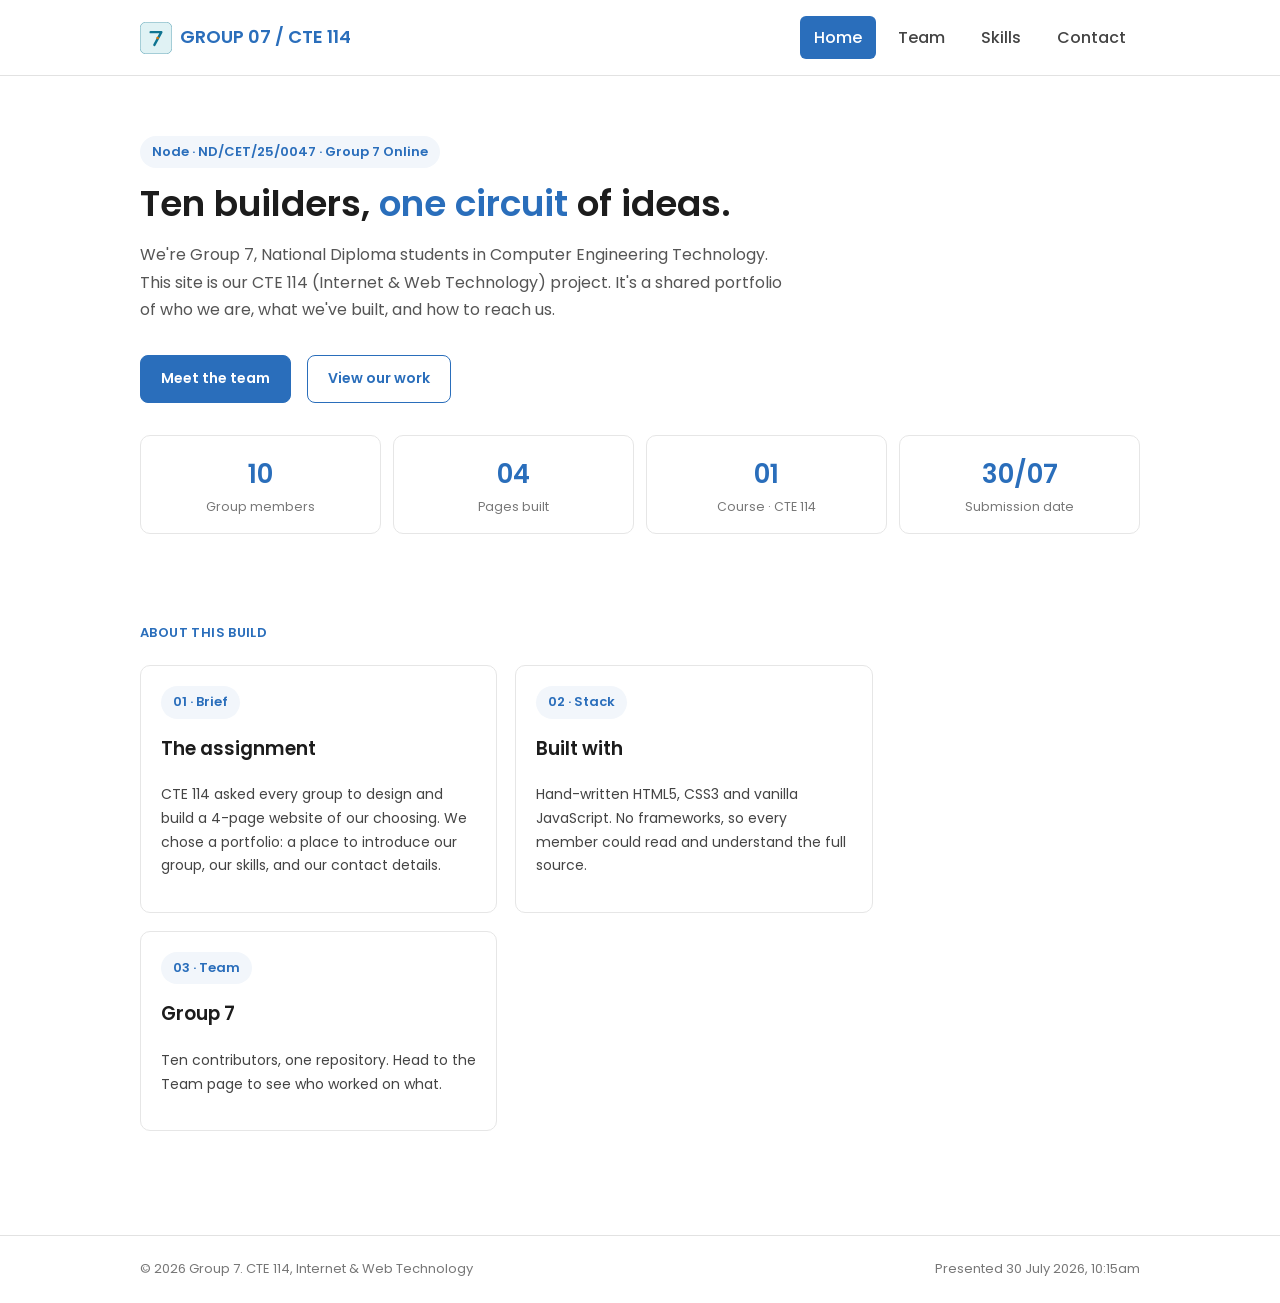
==== commit 13f9a036: "Add files via upload" ====
--- a/index.html
+++ b/index.html
@@ -4,6 +4,9 @@
 <meta charset="UTF-8">
 <meta name="viewport" content="width=device-width, initial-scale=1.0">
 <title>Group 7 - CTE 114 Portfolio</title>
+<link rel="preconnect" href="https://fonts.googleapis.com">
+<link href="https://fonts.googleapis.com/css2?family=Poppins:wght@400;500;600;700&display=swap" rel="stylesheet">
+<link rel="stylesheet" href="https://cdn.jsdelivr.net/npm/bootstrap-icons@1.11.3/font/bootstrap-icons.css">
 <link rel="stylesheet" href="styles.css">
 <link rel="icon" type="image/svg+xml" href="logo.svg">
 </head>
@@ -53,7 +56,7 @@
 
 <section>
   <div class="wrap">
-    <span class="eyebrow">// About this build</span>
+    <span class="eyebrow">About this build</span>
     <div class="grid cols-3" style="margin-top:20px;">
       <div class="panel">
         <span class="tag">01 · Brief</span>
--- a/styles.css
+++ b/styles.css
@@ -2,14 +2,14 @@
 
 body {
   margin: 0;
-  font-family: Arial, Helvetica, sans-serif;
+  font-family: 'Poppins', Arial, sans-serif;
   background-color: #ffffff;
-  color: #222222;
-  line-height: 1.6;
+  color: #333333;
+  line-height: 1.7;
 }
 
 a {
-  color: #1a5276;
+  color: #2a6ebb;
   text-decoration: none;
 }
 
@@ -26,47 +26,52 @@
 /* header and nav */
 header {
   background-color: #ffffff;
-  border-bottom: 2px solid #1a5276;
+  border-bottom: 1px solid #e2e2e2;
 }
 
 .nav {
   display: flex;
   align-items: center;
   justify-content: space-between;
-  padding: 12px 20px;
+  padding: 16px 20px;
   max-width: 1000px;
   margin: 0 auto;
 }
 
 .brand {
-  font-weight: bold;
+  font-weight: 600;
   font-size: 18px;
-  color: #1a5276;
+  color: #2a6ebb;
   display: flex;
   align-items: center;
   gap: 8px;
 }
 
 .brand-logo {
-  width: 34px;
-  height: 34px;
+  width: 32px;
+  height: 32px;
 }
 
 .navlinks {
   display: flex;
-  gap: 18px;
+  gap: 8px;
 }
 
 .navlinks a {
-  color: #333333;
-  font-weight: bold;
-  padding: 6px 8px;
+  color: #444444;
+  font-weight: 500;
+  padding: 8px 14px;
+  border-radius: 6px;
+}
+
+.navlinks a:hover {
+  text-decoration: none;
+  background-color: #f2f6fb;
 }
 
 .navlinks a.active {
   color: #ffffff;
-  background-color: #1a5276;
-  border-radius: 4px;
+  background-color: #2a6ebb;
 }
 
 .navtoggle {
@@ -80,36 +85,39 @@
     left: 0;
     right: 0;
     background: #ffffff;
-    border-top: 1px solid #cccccc;
+    border-top: 1px solid #e2e2e2;
     flex-direction: column;
     gap: 0;
     display: none;
+    padding: 6px 0;
   }
   .navlinks.open {
     display: flex;
   }
   .navlinks a {
     padding: 12px 20px;
-    border-bottom: 1px solid #eeeeee;
+    border-radius: 0;
   }
   .navtoggle {
     display: block;
     font-size: 20px;
     background: none;
-    border: 1px solid #999999;
+    border: 1px solid #cccccc;
+    border-radius: 6px;
+    color: #2a6ebb;
+    width: 38px;
+    height: 38px;
     cursor: pointer;
   }
 }
 
 /* footer */
 footer {
-  background-color: #f2f2f2;
-  border-top: 2px solid #1a5276;
+  border-top: 1px solid #e2e2e2;
   margin-top: 60px;
-  padding: 20px 0;
-  text-align: center;
-  font-size: 13px;
-  color: #555555;
+  padding: 22px 0;
+  font-size: 13px;
+  color: #777777;
 }
 
 footer .wrap {
@@ -117,69 +125,76 @@
   flex-wrap: wrap;
   justify-content: space-between;
   gap: 8px;
-  text-align: left;
 }
 
 /* headings */
 h1, h2, h3 {
-  color: #1a5276;
-  font-family: Arial, Helvetica, sans-serif;
+  color: #1c1c1c;
+  font-family: 'Poppins', Arial, sans-serif;
+  font-weight: 600;
 }
 
 .lede {
   font-size: 16px;
-  color: #444444;
+  color: #555555;
   max-width: 650px;
 }
 
 .tag {
-  display: inline-block;
-  background-color: #eaf2f8;
-  color: #1a5276;
-  font-weight: bold;
-  font-size: 13px;
-  padding: 4px 10px;
-  border: 1px solid #1a5276;
-  border-radius: 3px;
+  display: inline-flex;
+  align-items: center;
+  gap: 6px;
+  background-color: #f2f6fb;
+  color: #2a6ebb;
+  font-weight: 600;
+  font-size: 13px;
+  padding: 5px 12px;
+  border-radius: 20px;
 }
 
 .eyebrow {
-  font-weight: bold;
-  font-size: 13px;
-  color: #1a5276;
+  font-weight: 600;
+  font-size: 13px;
+  color: #2a6ebb;
   text-transform: uppercase;
+  letter-spacing: 0.03em;
 }
 
 /* buttons */
 .btn {
-  display: inline-block;
-  padding: 10px 18px;
-  border: 2px solid #1a5276;
-  color: #1a5276;
+  display: inline-flex;
+  align-items: center;
+  gap: 8px;
+  padding: 11px 20px;
+  border: 1.5px solid #2a6ebb;
+  border-radius: 8px;
+  color: #2a6ebb;
   background-color: #ffffff;
-  font-weight: bold;
+  font-weight: 600;
+  font-family: 'Poppins', Arial, sans-serif;
   cursor: pointer;
   font-size: 14px;
 }
 
 .btn.solid {
-  background-color: #1a5276;
+  background-color: #2a6ebb;
   color: #ffffff;
 }
 
 /* hero */
 .hero {
-  background-color: #eaf2f8;
-  padding: 50px 0;
+  background-color: #ffffff;
+  padding: 60px 0 40px;
 }
 
 .hero h1 {
-  font-size: 34px;
-  margin: 12px 0 16px 0;
+  font-size: 36px;
+  margin: 14px 0 16px 0;
+  line-height: 1.2;
 }
 
 .hero h1 span {
-  color: #b9770e;
+  color: #2a6ebb;
 }
 
 .trace {
@@ -190,17 +205,17 @@
 .grid {
   display: flex;
   flex-wrap: wrap;
-  gap: 16px;
-  margin-top: 24px;
+  gap: 18px;
+  margin-top: 26px;
 }
 
 .grid.cols-3 .panel,
 .grid.cols-3 .member {
-  width: calc(33.333% - 16px);
+  width: calc(33.333% - 18px);
 }
 
 .grid.cols-2 .panel {
-  width: calc(50% - 16px);
+  width: calc(50% - 18px);
 }
 
 @media (max-width: 800px) {
@@ -212,38 +227,40 @@
 }
 
 section {
-  padding: 40px 0;
+  padding: 44px 0;
 }
 
 section.tight {
-  padding: 20px 0;
+  padding: 22px 0;
 }
 
 /* boxes */
 .panel {
-  border: 1px solid #cccccc;
-  padding: 18px;
+  border: 1px solid #e6e6e6;
+  border-radius: 10px;
+  padding: 20px;
   background-color: #ffffff;
 }
 
 /* team member box */
 .member {
-  border: 1px solid #cccccc;
-  padding: 16px;
+  border: 1px solid #e6e6e6;
+  border-radius: 10px;
+  padding: 18px;
   text-align: left;
 }
 
 .member .avatar {
-  width: 50px;
-  height: 50px;
+  width: 52px;
+  height: 52px;
   border-radius: 50%;
-  background-color: #eaf2f8;
-  color: #1a5276;
-  font-weight: bold;
+  background-color: #f2f6fb;
+  color: #2a6ebb;
+  font-weight: 600;
   display: flex;
   align-items: center;
   justify-content: center;
-  margin-bottom: 8px;
+  margin-bottom: 10px;
 }
 
 .member h3 {
@@ -253,12 +270,12 @@
 
 .member .role {
   color: #b9770e;
-  font-weight: bold;
+  font-weight: 600;
   font-size: 13px;
 }
 
 .member .id {
-  color: #666666;
+  color: #777777;
   font-size: 13px;
 }
 
@@ -266,19 +283,26 @@
 .card h3 {
   font-size: 17px;
   margin-bottom: 6px;
+  display: flex;
+  align-items: center;
+  gap: 8px;
+}
+
+.card h3 i {
+  color: #2a6ebb;
 }
 
 .card p {
-  color: #444444;
+  color: #555555;
   font-size: 14px;
 }
 
 .card .meta {
-  margin-top: 12px;
-  padding-top: 8px;
-  border-top: 1px solid #dddddd;
+  margin-top: 14px;
+  padding-top: 10px;
+  border-top: 1px solid #eeeeee;
   font-size: 12px;
-  color: #666666;
+  color: #777777;
   display: flex;
   justify-content: space-between;
 }
@@ -287,31 +311,32 @@
 .stats {
   display: flex;
   flex-wrap: wrap;
-  gap: 10px;
-  margin-top: 30px;
+  gap: 12px;
+  margin-top: 32px;
 }
 
 .stat {
-  border: 1px solid #cccccc;
-  padding: 14px;
+  border: 1px solid #e6e6e6;
+  border-radius: 10px;
+  padding: 16px;
   flex: 1 1 150px;
   text-align: center;
 }
 
 .stat .num {
-  font-size: 24px;
-  font-weight: bold;
-  color: #1a5276;
+  font-size: 26px;
+  font-weight: 600;
+  color: #2a6ebb;
 }
 
 .stat .label {
-  font-size: 12px;
-  color: #666666;
+  font-size: 12.5px;
+  color: #777777;
 }
 
 /* contact form */
 .form-row {
-  margin-bottom: 14px;
+  margin-bottom: 16px;
 }
 
 .form-row.two {
@@ -325,28 +350,36 @@
 
 label {
   display: block;
-  font-weight: bold;
-  font-size: 13px;
-  margin-bottom: 4px;
+  font-weight: 600;
+  font-size: 13px;
+  margin-bottom: 5px;
+  color: #444444;
 }
 
 input, textarea {
   width: 100%;
-  padding: 8px;
-  border: 1px solid #999999;
-  font-family: Arial, Helvetica, sans-serif;
+  padding: 10px 12px;
+  border: 1px solid #cccccc;
+  border-radius: 8px;
+  font-family: 'Poppins', Arial, sans-serif;
   font-size: 14px;
   box-sizing: border-box;
 }
 
+input:focus, textarea:focus {
+  outline: none;
+  border-color: #2a6ebb;
+}
+
 textarea {
   min-height: 110px;
+  resize: vertical;
 }
 
 .form-status {
-  margin-top: 10px;
-  font-weight: bold;
-  color: #1a5276;
+  margin-top: 12px;
+  font-weight: 600;
+  color: #2a6ebb;
   display: none;
 }
 
@@ -355,7 +388,16 @@
 }
 
 .info-list .item {
-  margin-bottom: 14px;
+  margin-bottom: 16px;
+  display: flex;
+  gap: 12px;
+  align-items: flex-start;
+}
+
+.info-list .item i {
+  color: #2a6ebb;
+  font-size: 18px;
+  margin-top: 3px;
 }
 
 .info-list .item h3 {
@@ -364,12 +406,13 @@
 }
 
 .info-list .item p {
-  color: #444444;
+  color: #555555;
   font-size: 14px;
+  margin: 0;
 }
 
 .divider {
-  margin: 40px 0 0 0;
-  border-top: 1px solid #cccccc;
+  margin: 44px 0 0 0;
+  border-top: 1px solid #e6e6e6;
   padding-top: 10px;
 }
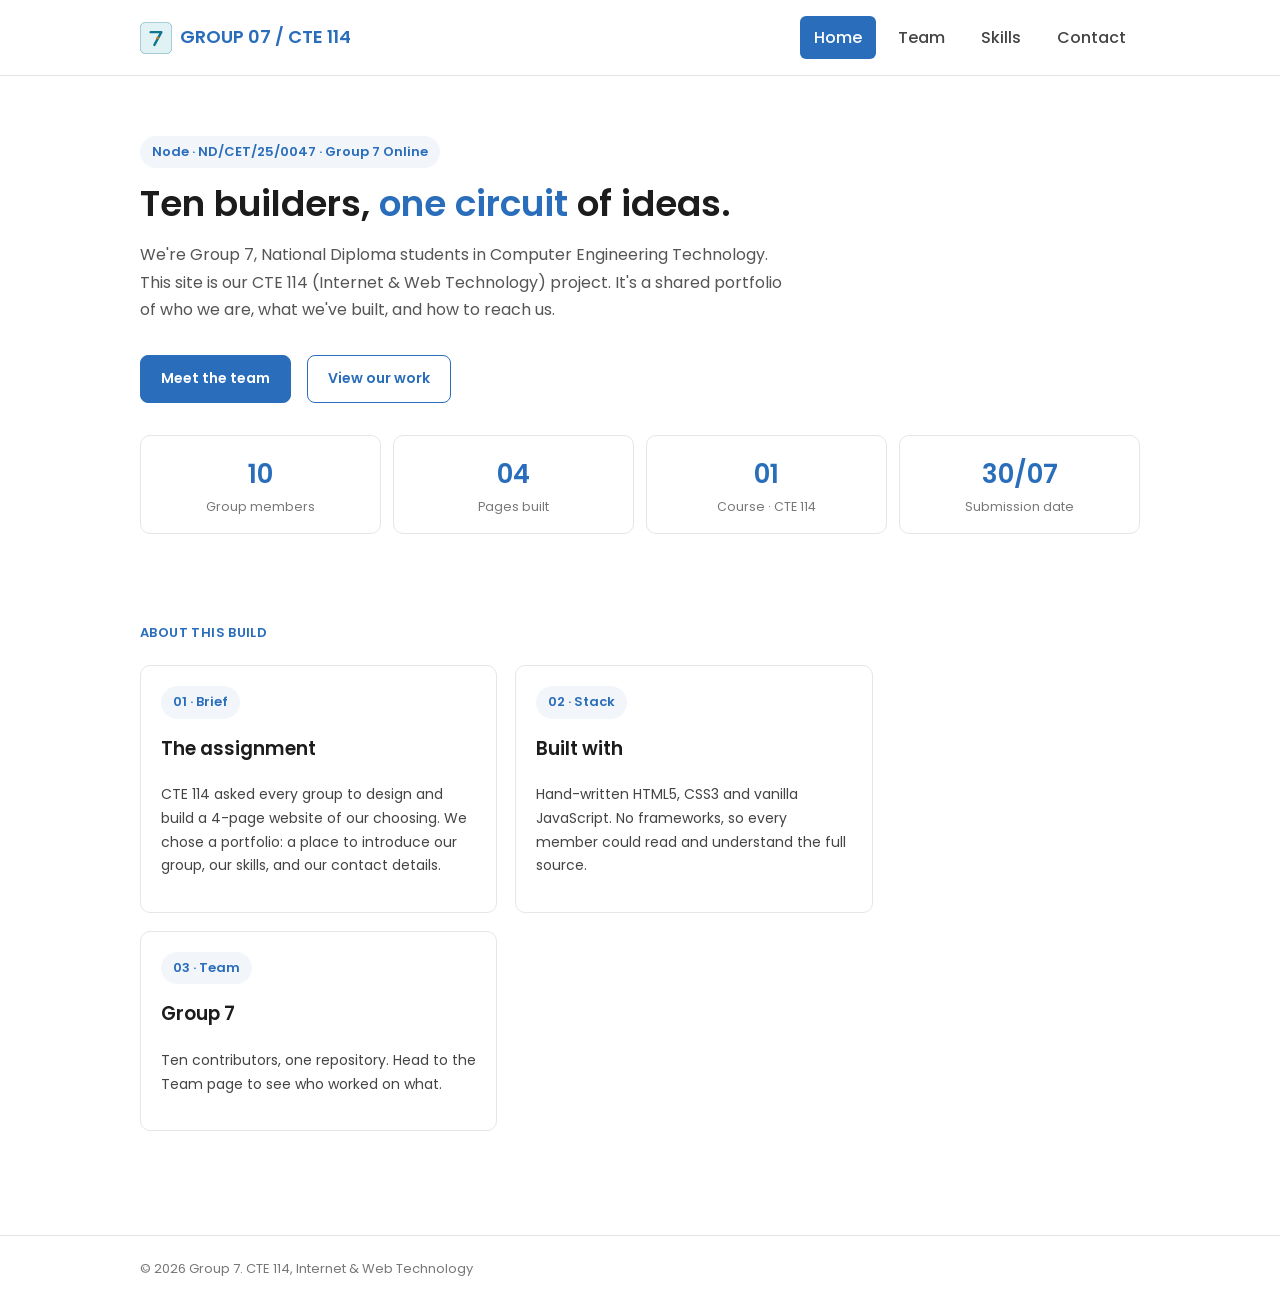
==== commit e5f9f3cc: "Add files via upload" ====
--- a/index.html
+++ b/index.html
@@ -80,7 +80,6 @@
 <footer>
   <div class="wrap">
     <span>&copy; 2026 Group 7. CTE 114, Internet &amp; Web Technology</span>
-    <span>Presented 30 July 2026, 10:15am</span>
   </div>
 </footer>
 
--- a/styles.css
+++ b/styles.css
@@ -1,4 +1,3 @@
-/* Group 7 - CTE 114 website styles */
 
 body {
   margin: 0;
@@ -23,10 +22,10 @@
   padding: 0 20px;
 }
 
-/* header and nav */
 header {
   background-color: #ffffff;
   border-bottom: 1px solid #e2e2e2;
+  position: relative;
 }
 
 .nav {
@@ -111,7 +110,6 @@
   }
 }
 
-/* footer */
 footer {
   border-top: 1px solid #e2e2e2;
   margin-top: 60px;
@@ -127,7 +125,6 @@
   gap: 8px;
 }
 
-/* headings */
 h1, h2, h3 {
   color: #1c1c1c;
   font-family: 'Poppins', Arial, sans-serif;
@@ -160,7 +157,6 @@
   letter-spacing: 0.03em;
 }
 
-/* buttons */
 .btn {
   display: inline-flex;
   align-items: center;
@@ -181,7 +177,6 @@
   color: #ffffff;
 }
 
-/* hero */
 .hero {
   background-color: #ffffff;
   padding: 60px 0 40px;
@@ -201,7 +196,6 @@
   display: none;
 }
 
-/* simple grid layout */
 .grid {
   display: flex;
   flex-wrap: wrap;
@@ -234,7 +228,6 @@
   padding: 22px 0;
 }
 
-/* boxes */
 .panel {
   border: 1px solid #e6e6e6;
   border-radius: 10px;
@@ -242,7 +235,6 @@
   background-color: #ffffff;
 }
 
-/* team member box */
 .member {
   border: 1px solid #e6e6e6;
   border-radius: 10px;
@@ -279,7 +271,6 @@
   font-size: 13px;
 }
 
-/* skill/project cards */
 .card h3 {
   font-size: 17px;
   margin-bottom: 6px;
@@ -307,7 +298,6 @@
   justify-content: space-between;
 }
 
-/* stats */
 .stats {
   display: flex;
   flex-wrap: wrap;
@@ -334,7 +324,6 @@
   color: #777777;
 }
 
-/* contact form */
 .form-row {
   margin-bottom: 16px;
 }
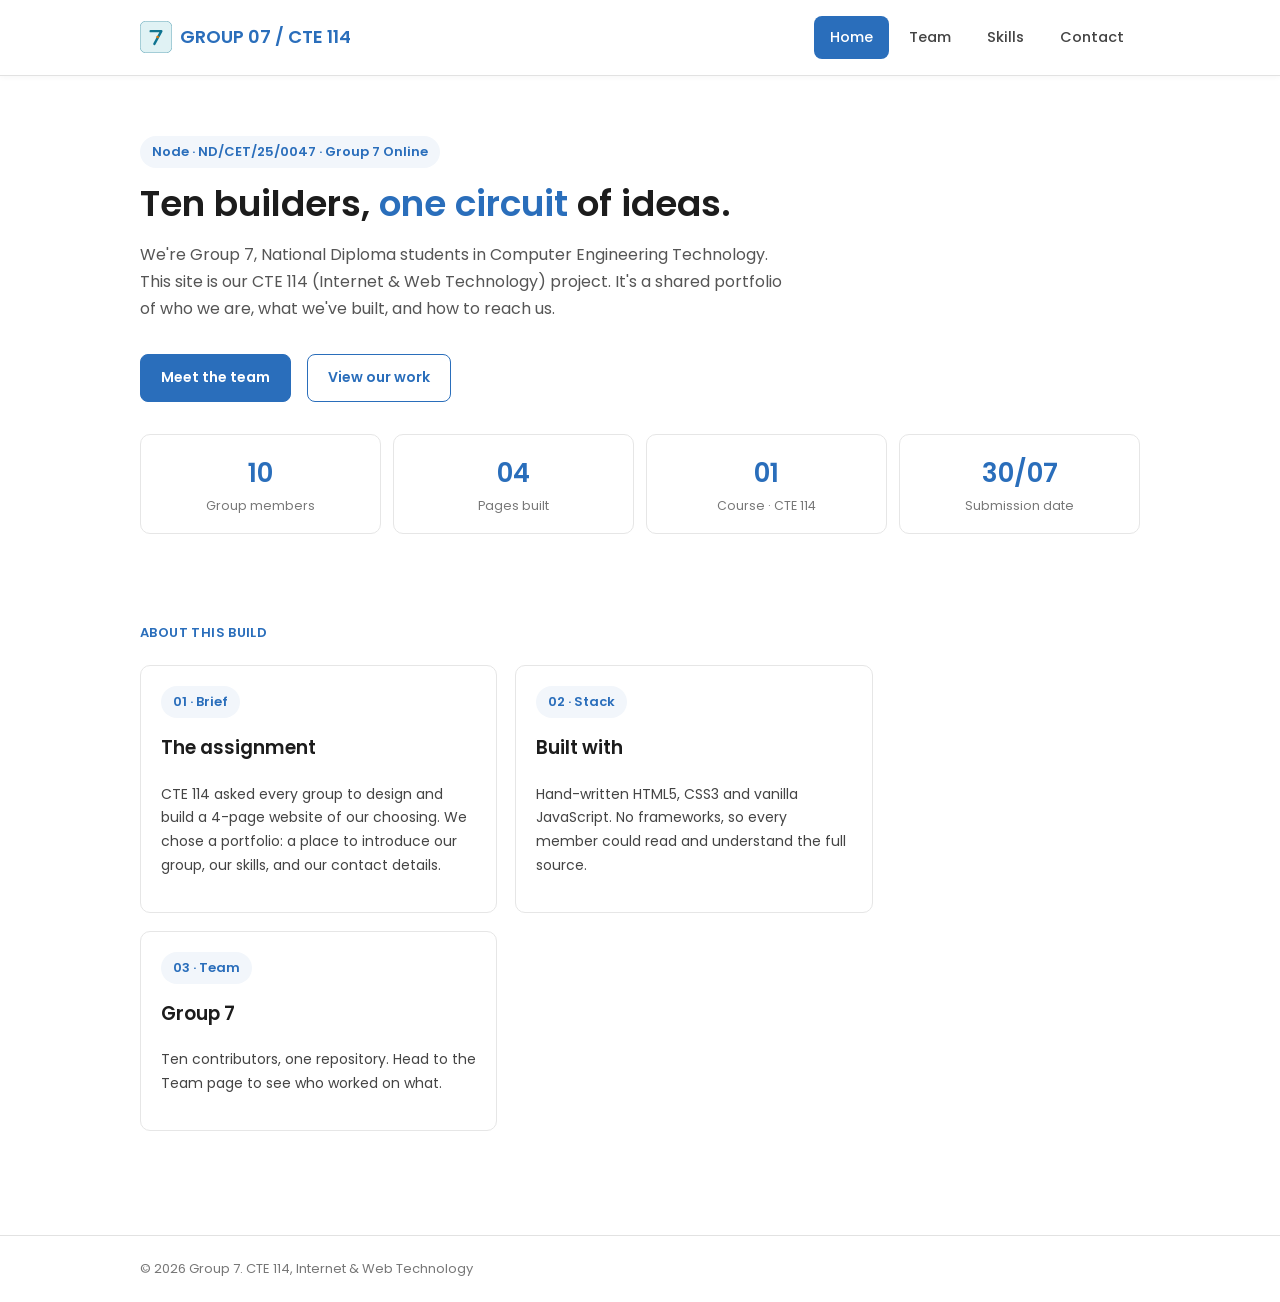
==== commit 20184e7e: "Add files via upload" ====
--- a/index.html
+++ b/index.html
@@ -15,7 +15,7 @@
 <header>
   <nav class="nav">
     <a class="brand" href="index.html"><img src="logo.svg" alt="Group 7 logo" class="brand-logo">GROUP&nbsp;07 / CTE&nbsp;114</a>
-    <button class="navtoggle" aria-label="Toggle menu">≡</button>
+    <button class="navtoggle" aria-label="Toggle menu"><i class="bi bi-list"></i></button>
     <div class="navlinks">
       <a href="index.html" class="active">Home</a>
       <a href="about.html">Team</a>
--- a/styles.css
+++ b/styles.css
@@ -25,7 +25,10 @@
 header {
   background-color: #ffffff;
   border-bottom: 1px solid #e2e2e2;
-  position: relative;
+  position: sticky;
+  top: 0;
+  z-index: 1000;
+  box-shadow: 0 1px 6px rgba(0, 0, 0, 0.04);
 }
 
 .nav {
@@ -53,24 +56,32 @@
 
 .navlinks {
   display: flex;
-  gap: 8px;
+  gap: 4px;
 }
 
 .navlinks a {
   color: #444444;
   font-weight: 500;
-  padding: 8px 14px;
-  border-radius: 6px;
+  font-size: 14.5px;
+  padding: 9px 16px;
+  border-radius: 8px;
+  transition: background-color 0.15s ease, color 0.15s ease;
 }
 
 .navlinks a:hover {
   text-decoration: none;
   background-color: #f2f6fb;
+  color: #2a6ebb;
 }
 
 .navlinks a.active {
   color: #ffffff;
   background-color: #2a6ebb;
+}
+
+.navlinks a.active:hover {
+  background-color: #2a6ebb;
+  color: #ffffff;
 }
 
 .navtoggle {
@@ -85,28 +96,36 @@
     right: 0;
     background: #ffffff;
     border-top: 1px solid #e2e2e2;
+    border-bottom: 1px solid #e2e2e2;
+    box-shadow: 0 6px 10px rgba(0, 0, 0, 0.04);
     flex-direction: column;
     gap: 0;
     display: none;
-    padding: 6px 0;
+    padding: 8px 12px;
   }
   .navlinks.open {
     display: flex;
   }
   .navlinks a {
-    padding: 12px 20px;
-    border-radius: 0;
+    padding: 13px 16px;
+    border-radius: 8px;
   }
   .navtoggle {
-    display: block;
+    display: flex;
+    align-items: center;
+    justify-content: center;
     font-size: 20px;
     background: none;
     border: 1px solid #cccccc;
-    border-radius: 6px;
+    border-radius: 8px;
     color: #2a6ebb;
-    width: 38px;
-    height: 38px;
+    width: 40px;
+    height: 40px;
     cursor: pointer;
+    transition: background-color 0.15s ease;
+  }
+  .navtoggle:hover {
+    background-color: #f2f6fb;
   }
 }
 
